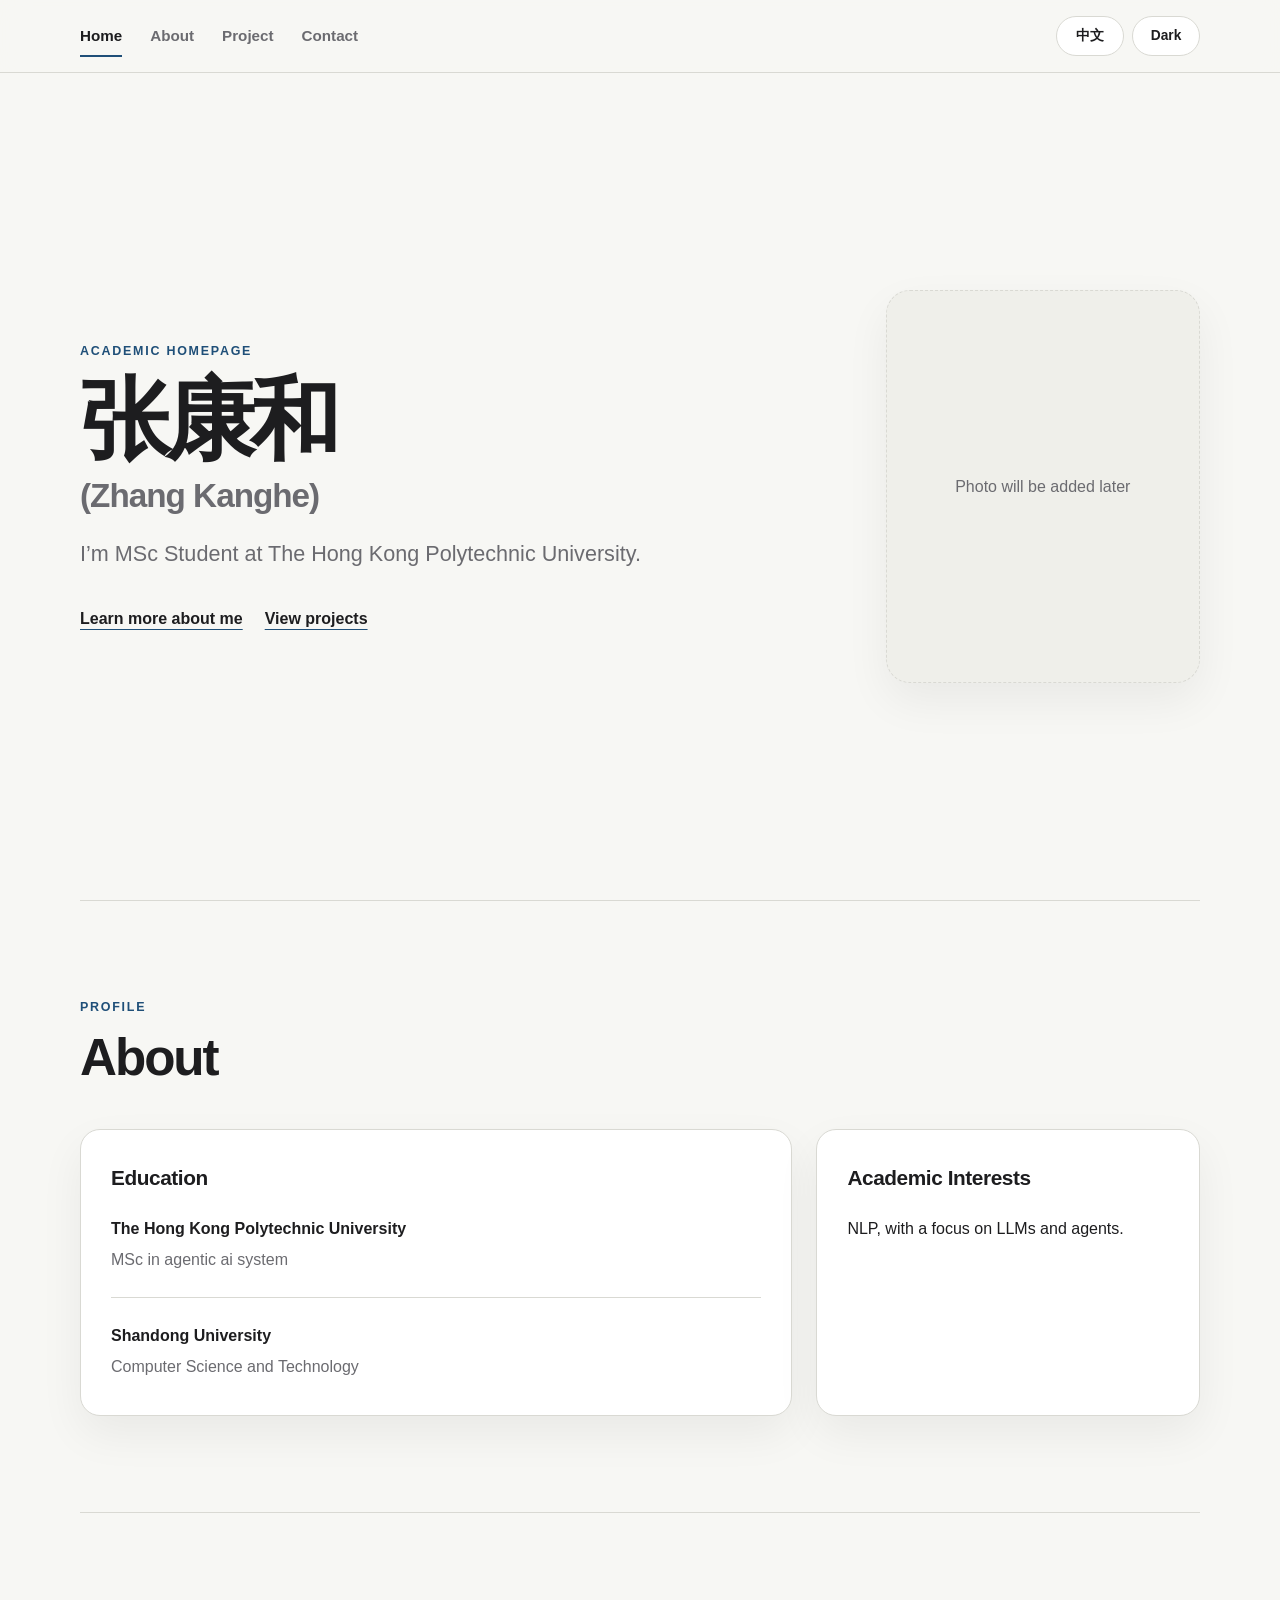
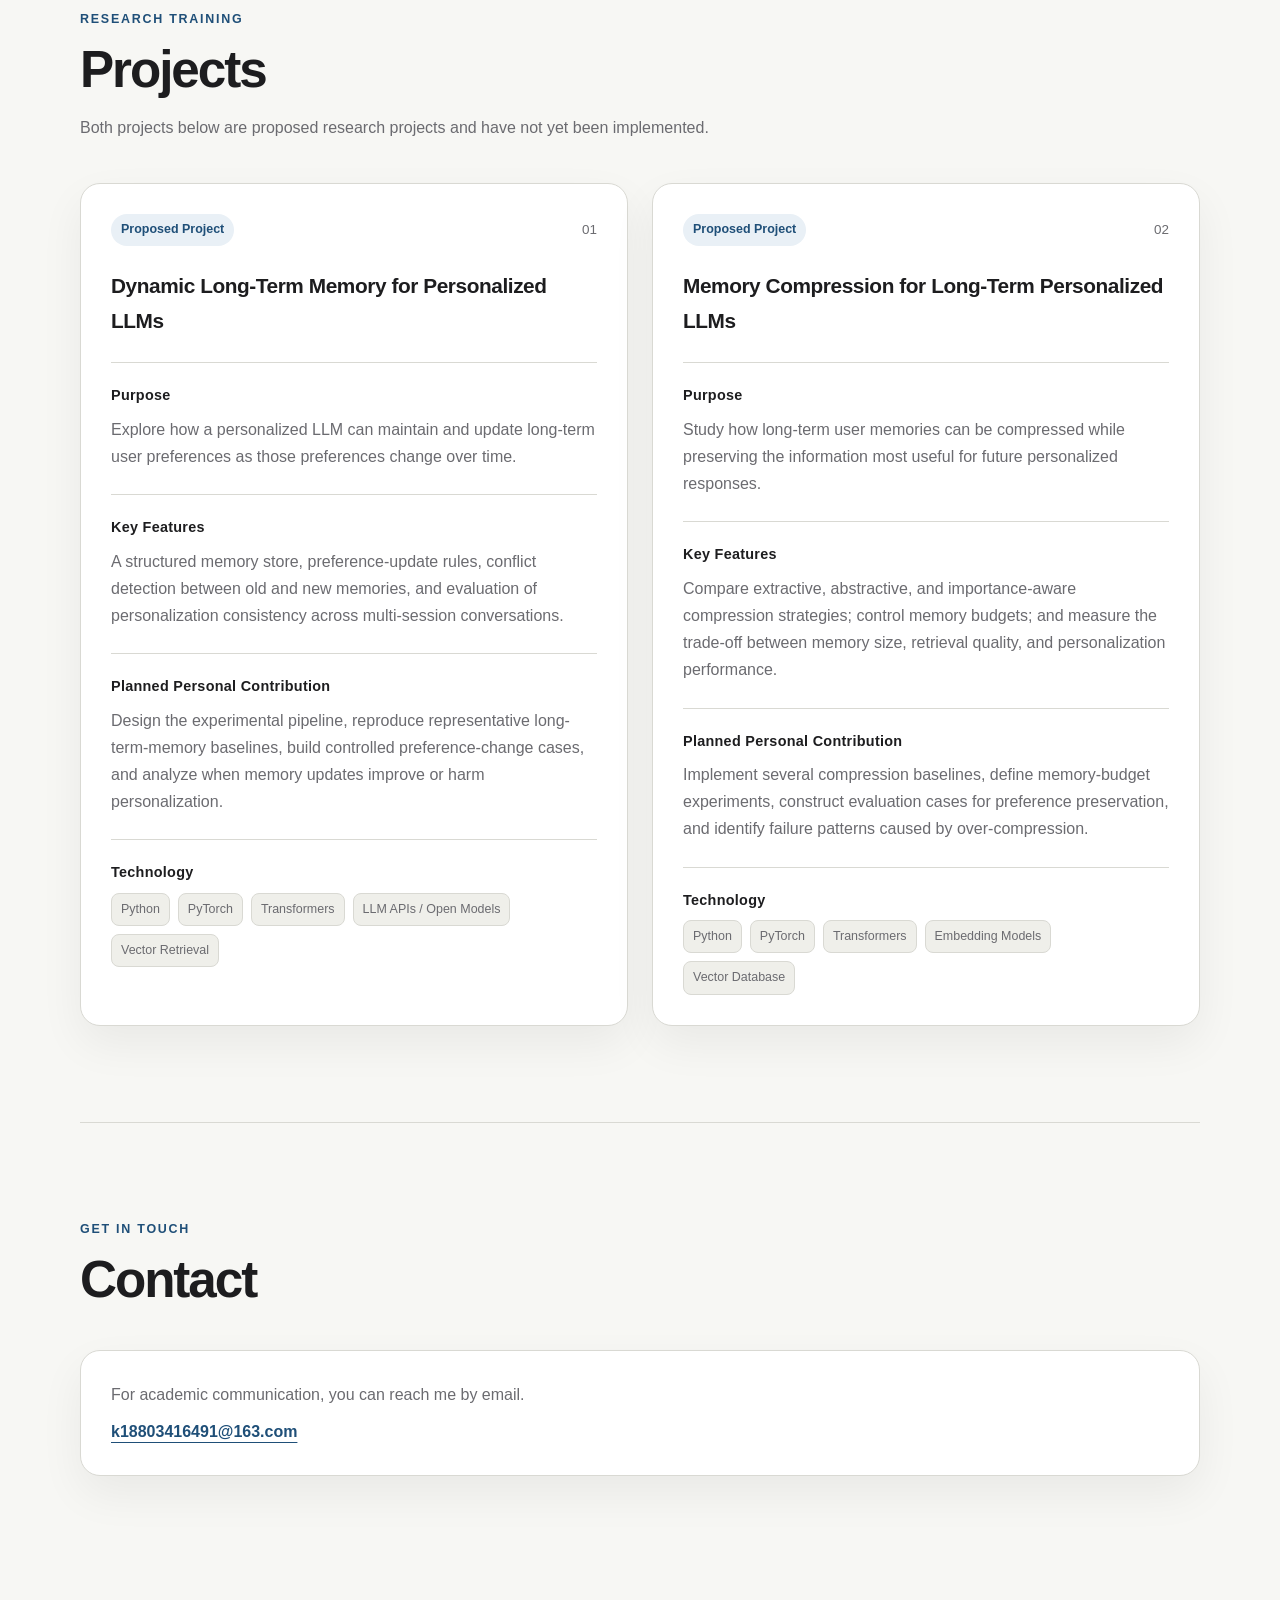
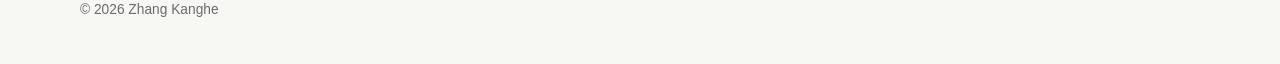
==== V0/index.html @ 72ec93b1 "Add files via upload" ====
<!DOCTYPE html>
<html lang="en" data-theme="light">
<head>
  <meta charset="UTF-8">
  <meta name="viewport" content="width=device-width, initial-scale=1.0">
  <meta name="description" content="Academic personal website of Zhang Kanghe.">
  <title>Zhang Kanghe | Academic Homepage</title>
  <link rel="stylesheet" href="style.css">
</head>
<body>
  <header class="site-header">
    <div class="header-inner">
      <nav class="main-nav" aria-label="Primary navigation">
        <a href="#home" data-i18n="navHome">Home</a>
        <a href="#about" data-i18n="navAbout">About</a>
        <a href="#projects" data-i18n="navProjects">Projects</a>
        <a href="#contact" data-i18n="navContact">Contact</a>
      </nav>

      <div class="site-controls" aria-label="Display controls">
        <button id="languageToggle" class="control-button" type="button" aria-label="Switch language">
          中文
        </button>
        <button id="themeToggle" class="control-button" type="button" aria-label="Switch color theme">
          Dark
        </button>
      </div>
    </div>
  </header>

  <main>
    <section id="home" class="section hero" aria-labelledby="home-title">
      <div class="hero-copy">
        <p class="eyebrow" data-i18n="homeEyebrow">Academic Homepage</p>
        <h1 id="home-title">张康和 <span class="name-en">(Zhang Kanghe)</span></h1>
        <p class="hero-intro" data-i18n="homeIntro">
          I’m MSc Student at The Hong Kong Polytechnic University.
        </p>
        <div class="hero-links">
          <a class="text-link" href="#about" data-i18n="learnMore">Learn more about me</a>
          <a class="text-link" href="#projects" data-i18n="viewProjects">View projects</a>
        </div>
      </div>

      <div class="avatar-frame" aria-label="Reserved portrait area">
        <div class="avatar-placeholder" role="img" aria-label="Portrait placeholder">
          <span data-i18n="avatarPlaceholder">Photo will be added later</span>
        </div>
      </div>
    </section>

    <section id="about" class="section" aria-labelledby="about-title">
      <div class="section-heading">
        <p class="eyebrow" data-i18n="aboutEyebrow">Profile</p>
        <h2 id="about-title" data-i18n="aboutTitle">About</h2>
      </div>

      <div class="about-grid">
        <article class="info-card">
          <h3 data-i18n="educationTitle">Education</h3>
          <div class="education-item">
            <p class="item-title" data-i18n="currentSchool">The Hong Kong Polytechnic University</p>
            <p data-i18n="currentDegree">MSc in agentic ai system</p>
          </div>
          <div class="education-item">
            <p class="item-title" data-i18n="undergradSchool">Shandong University</p>
            <p data-i18n="undergradDegree">Computer Science and Technology</p>
          </div>
        </article>

        <article class="info-card">
          <h3 data-i18n="interestsTitle">Academic Interests</h3>
          <p data-i18n="interestsText">NLP, with a focus on LLMs and agents.</p>
        </article>
      </div>
    </section>

    <section id="projects" class="section" aria-labelledby="projects-title">
      <div class="section-heading">
        <p class="eyebrow" data-i18n="projectsEyebrow">Research Training</p>
        <h2 id="projects-title" data-i18n="projectsTitle">Projects</h2>
        <p class="section-note" data-i18n="projectsNote">
          Both projects below are proposed research projects and have not yet been implemented.
        </p>
      </div>

      <div class="projects-grid">
        <article class="project-card">
          <div class="project-topline">
            <span class="status-badge" data-i18n="proposed">Proposed Project</span>
            <span class="project-number">01</span>
          </div>
          <h3 data-i18n="project1Title">Dynamic Long-Term Memory for Personalized LLMs</h3>

          <div class="project-section">
            <h4 data-i18n="purpose">Purpose</h4>
            <p data-i18n="project1Purpose">
              Explore how a personalized LLM can maintain and update long-term user preferences as those preferences change over time.
            </p>
          </div>

          <div class="project-section">
            <h4 data-i18n="features">Key Features</h4>
            <p data-i18n="project1Features">
              A structured memory store, preference-update rules, conflict detection between old and new memories, and evaluation of personalization consistency across multi-session conversations.
            </p>
          </div>

          <div class="project-section">
            <h4 data-i18n="contribution">Planned Personal Contribution</h4>
            <p data-i18n="project1Contribution">
              Design the experimental pipeline, reproduce representative long-term-memory baselines, build controlled preference-change cases, and analyze when memory updates improve or harm personalization.
            </p>
          </div>

          <div class="project-section">
            <h4 data-i18n="technology">Technology</h4>
            <div class="tag-list" aria-label="Technologies">
              <span>Python</span>
              <span>PyTorch</span>
              <span>Transformers</span>
              <span>LLM APIs / Open Models</span>
              <span>Vector Retrieval</span>
            </div>
          </div>
        </article>

        <article class="project-card">
          <div class="project-topline">
            <span class="status-badge" data-i18n="proposed">Proposed Project</span>
            <span class="project-number">02</span>
          </div>
          <h3 data-i18n="project2Title">Memory Compression for Long-Term Personalized LLMs</h3>

          <div class="project-section">
            <h4 data-i18n="purpose">Purpose</h4>
            <p data-i18n="project2Purpose">
              Study how long-term user memories can be compressed while preserving the information most useful for future personalized responses.
            </p>
          </div>

          <div class="project-section">
            <h4 data-i18n="features">Key Features</h4>
            <p data-i18n="project2Features">
              Compare extractive, abstractive, and importance-aware compression strategies; control memory budgets; and measure the trade-off between memory size, retrieval quality, and personalization performance.
            </p>
          </div>

          <div class="project-section">
            <h4 data-i18n="contribution">Planned Personal Contribution</h4>
            <p data-i18n="project2Contribution">
              Implement several compression baselines, define memory-budget experiments, construct evaluation cases for preference preservation, and identify failure patterns caused by over-compression.
            </p>
          </div>

          <div class="project-section">
            <h4 data-i18n="technology">Technology</h4>
            <div class="tag-list" aria-label="Technologies">
              <span>Python</span>
              <span>PyTorch</span>
              <span>Transformers</span>
              <span>Embedding Models</span>
              <span>Vector Database</span>
            </div>
          </div>
        </article>
      </div>
    </section>

    <section id="contact" class="section contact-section" aria-labelledby="contact-title">
      <div class="section-heading">
        <p class="eyebrow" data-i18n="contactEyebrow">Get in Touch</p>
        <h2 id="contact-title" data-i18n="contactTitle">Contact</h2>
      </div>

      <div class="contact-card">
        <p data-i18n="contactText">For academic communication, you can reach me by email.</p>
        <a class="email-link" href="mailto:k18803416491@163.com">k18803416491@163.com</a>
      </div>
    </section>
  </main>

  <footer class="site-footer">
    <p>© <span id="currentYear"></span> Zhang Kanghe</p>
  </footer>

  <script src="script.js"></script>
</body>
</html>
---- V0/style.css ----
:root {
  --bg: #f7f7f4;
  --surface: #ffffff;
  --surface-soft: #efefea;
  --text: #1d1d1f;
  --muted: #6b6b70;
  --border: #d9d9d3;
  --accent: #1f4f78;
  --accent-soft: #e9f0f6;
  --shadow: 0 18px 45px rgba(0, 0, 0, 0.06);
  --content-width: 1120px;
}

html[data-theme="dark"] {
  --bg: #101112;
  --surface: #17191b;
  --surface-soft: #202326;
  --text: #f1f3f4;
  --muted: #a7adb3;
  --border: #30343a;
  --accent: #8bb9df;
  --accent-soft: #1d2b37;
  --shadow: 0 18px 45px rgba(0, 0, 0, 0.24);
}

* {
  box-sizing: border-box;
}

html {
  scroll-behavior: smooth;
  scroll-padding-top: 96px;
}

body {
  margin: 0;
  background: var(--bg);
  color: var(--text);
  font-family: Inter, ui-sans-serif, -apple-system, BlinkMacSystemFont, "Segoe UI",
    "PingFang SC", "Hiragino Sans GB", "Microsoft YaHei", Arial, sans-serif;
  line-height: 1.7;
  transition: background-color 180ms ease, color 180ms ease;
}

a {
  color: inherit;
}

button,
a {
  -webkit-tap-highlight-color: transparent;
}

.site-header {
  position: sticky;
  top: 0;
  z-index: 20;
  border-bottom: 1px solid var(--border);
  background: color-mix(in srgb, var(--bg) 92%, transparent);
  backdrop-filter: blur(14px);
}

.header-inner {
  width: min(calc(100% - 40px), var(--content-width));
  min-height: 72px;
  margin: 0 auto;
  display: flex;
  align-items: center;
  justify-content: space-between;
  gap: 24px;
}

.main-nav {
  display: flex;
  align-items: center;
  justify-content: flex-start;
  gap: 28px;
  flex-wrap: wrap;
}

.main-nav a {
  position: relative;
  text-decoration: none;
  font-size: 0.95rem;
  font-weight: 650;
  color: var(--muted);
  transition: color 160ms ease;
}

.main-nav a::after {
  content: "";
  position: absolute;
  left: 0;
  right: 0;
  bottom: -8px;
  height: 2px;
  background: var(--accent);
  transform: scaleX(0);
  transform-origin: left;
  transition: transform 160ms ease;
}

.main-nav a:hover,
.main-nav a:focus-visible,
.main-nav a.active {
  color: var(--text);
}

.main-nav a:hover::after,
.main-nav a:focus-visible::after,
.main-nav a.active::after {
  transform: scaleX(1);
}

.site-controls {
  display: flex;
  align-items: center;
  gap: 8px;
}

.control-button {
  min-width: 68px;
  min-height: 38px;
  padding: 7px 12px;
  border: 1px solid var(--border);
  border-radius: 999px;
  background: var(--surface);
  color: var(--text);
  font: inherit;
  font-size: 0.86rem;
  font-weight: 650;
  cursor: pointer;
  transition: transform 160ms ease, border-color 160ms ease, background-color 160ms ease;
}

.control-button:hover,
.control-button:focus-visible {
  border-color: var(--accent);
  transform: translateY(-1px);
  outline: none;
}

main {
  width: min(calc(100% - 40px), var(--content-width));
  margin: 0 auto;
}

.section {
  padding: 96px 0;
  border-bottom: 1px solid var(--border);
}

.hero {
  min-height: calc(100vh - 72px);
  display: grid;
  grid-template-columns: minmax(0, 1.4fr) minmax(260px, 0.6fr);
  align-items: center;
  gap: 72px;
}

.eyebrow {
  margin: 0 0 12px;
  color: var(--accent);
  font-size: 0.78rem;
  font-weight: 800;
  letter-spacing: 0.14em;
  text-transform: uppercase;
}

h1,
h2,
h3,
h4,
p {
  margin-top: 0;
}

h1 {
  margin-bottom: 22px;
  font-size: clamp(2.9rem, 7vw, 5.8rem);
  line-height: 1.04;
  letter-spacing: -0.055em;
  font-weight: 760;
}

.name-en {
  display: block;
  margin-top: 12px;
  color: var(--muted);
  font-size: clamp(1.4rem, 2.6vw, 2.3rem);
  letter-spacing: -0.03em;
  font-weight: 560;
}

.hero-intro {
  max-width: 680px;
  margin-bottom: 32px;
  color: var(--muted);
  font-size: clamp(1.1rem, 2vw, 1.35rem);
}

.hero-links {
  display: flex;
  gap: 22px;
  flex-wrap: wrap;
}

.text-link {
  color: var(--text);
  font-weight: 700;
  text-decoration-thickness: 1px;
  text-underline-offset: 5px;
  text-decoration-color: var(--accent);
}

.avatar-frame {
  display: flex;
  justify-content: flex-end;
}

.avatar-placeholder {
  width: min(100%, 320px);
  aspect-ratio: 4 / 5;
  display: grid;
  place-items: center;
  padding: 28px;
  border: 1px dashed var(--border);
  border-radius: 24px;
  background: var(--surface-soft);
  color: var(--muted);
  text-align: center;
  box-shadow: var(--shadow);
}

.section-heading {
  max-width: 760px;
  margin-bottom: 42px;
}

h2 {
  margin-bottom: 16px;
  font-size: clamp(2rem, 4vw, 3.2rem);
  letter-spacing: -0.04em;
  line-height: 1.1;
}

.section-note {
  color: var(--muted);
}

.about-grid,
.projects-grid {
  display: grid;
  gap: 24px;
}

.about-grid {
  grid-template-columns: 1.3fr 0.7fr;
}

.projects-grid {
  grid-template-columns: repeat(2, minmax(0, 1fr));
}

.info-card,
.project-card,
.contact-card {
  border: 1px solid var(--border);
  border-radius: 20px;
  background: var(--surface);
  box-shadow: var(--shadow);
}

.info-card {
  padding: 30px;
}

.info-card h3,
.project-card h3 {
  margin-bottom: 20px;
  font-size: 1.3rem;
  letter-spacing: -0.02em;
}

.education-item + .education-item {
  margin-top: 24px;
  padding-top: 24px;
  border-top: 1px solid var(--border);
}

.education-item p {
  margin-bottom: 4px;
  color: var(--muted);
}

.education-item .item-title {
  color: var(--text);
  font-weight: 740;
}

.project-card {
  padding: 30px;
}

.project-topline {
  display: flex;
  align-items: center;
  justify-content: space-between;
  gap: 18px;
  margin-bottom: 22px;
}

.status-badge {
  display: inline-flex;
  align-items: center;
  width: fit-content;
  padding: 5px 10px;
  border-radius: 999px;
  background: var(--accent-soft);
  color: var(--accent);
  font-size: 0.78rem;
  font-weight: 780;
}

.project-number {
  color: var(--muted);
  font-size: 0.84rem;
  font-variant-numeric: tabular-nums;
}

.project-section {
  margin-top: 24px;
  padding-top: 20px;
  border-top: 1px solid var(--border);
}

.project-section h4 {
  margin-bottom: 8px;
  font-size: 0.9rem;
  letter-spacing: 0.02em;
}

.project-section p {
  margin-bottom: 0;
  color: var(--muted);
}

.tag-list {
  display: flex;
  flex-wrap: wrap;
  gap: 8px;
}

.tag-list span {
  padding: 5px 9px;
  border: 1px solid var(--border);
  border-radius: 8px;
  background: var(--surface-soft);
  color: var(--muted);
  font-size: 0.78rem;
}

.contact-section {
  border-bottom: 0;
}

.contact-card {
  padding: 30px;
}

.contact-card p {
  color: var(--muted);
  margin-bottom: 10px;
}

.email-link {
  color: var(--accent);
  font-weight: 750;
  word-break: break-word;
  text-decoration-thickness: 1px;
  text-underline-offset: 5px;
}

.site-footer {
  width: min(calc(100% - 40px), var(--content-width));
  margin: 0 auto;
  padding: 26px 0 42px;
  color: var(--muted);
  font-size: 0.86rem;
}

.site-footer p {
  margin: 0;
}

:focus-visible {
  outline: 2px solid var(--accent);
  outline-offset: 4px;
}

@media (max-width: 850px) {
  .header-inner {
    min-height: 84px;
    align-items: flex-start;
    padding: 16px 0;
    flex-direction: column;
    gap: 12px;
  }

  .site-controls {
    position: absolute;
    top: 13px;
    right: 20px;
  }

  .main-nav {
    max-width: calc(100% - 160px);
    gap: 18px;
  }

  html {
    scroll-padding-top: 116px;
  }

  .hero {
    min-height: auto;
    grid-template-columns: 1fr;
    gap: 42px;
    padding-top: 72px;
  }

  .avatar-frame {
    justify-content: flex-start;
  }

  .avatar-placeholder {
    width: min(72vw, 300px);
  }

  .about-grid,
  .projects-grid {
    grid-template-columns: 1fr;
  }
}

@media (max-width: 560px) {
  .header-inner,
  main,
  .site-footer {
    width: min(calc(100% - 28px), var(--content-width));
  }

  .site-header {
    position: static;
  }

  .header-inner {
    padding: 14px 0;
  }

  .main-nav {
    max-width: none;
    width: 100%;
    padding-right: 0;
    gap: 10px 16px;
  }

  .site-controls {
    position: static;
  }

  html {
    scroll-padding-top: 20px;
  }

  .section {
    padding: 72px 0;
  }

  .hero {
    padding-top: 58px;
  }

  h1 {
    font-size: clamp(2.55rem, 14vw, 4rem);
  }

  .avatar-placeholder {
    width: 100%;
    max-width: 290px;
  }

  .info-card,
  .project-card,
  .contact-card {
    padding: 22px;
    border-radius: 16px;
  }
}

@media (prefers-reduced-motion: reduce) {
  html {
    scroll-behavior: auto;
  }

  *,
  *::before,
  *::after {
    transition: none !important;
  }
}
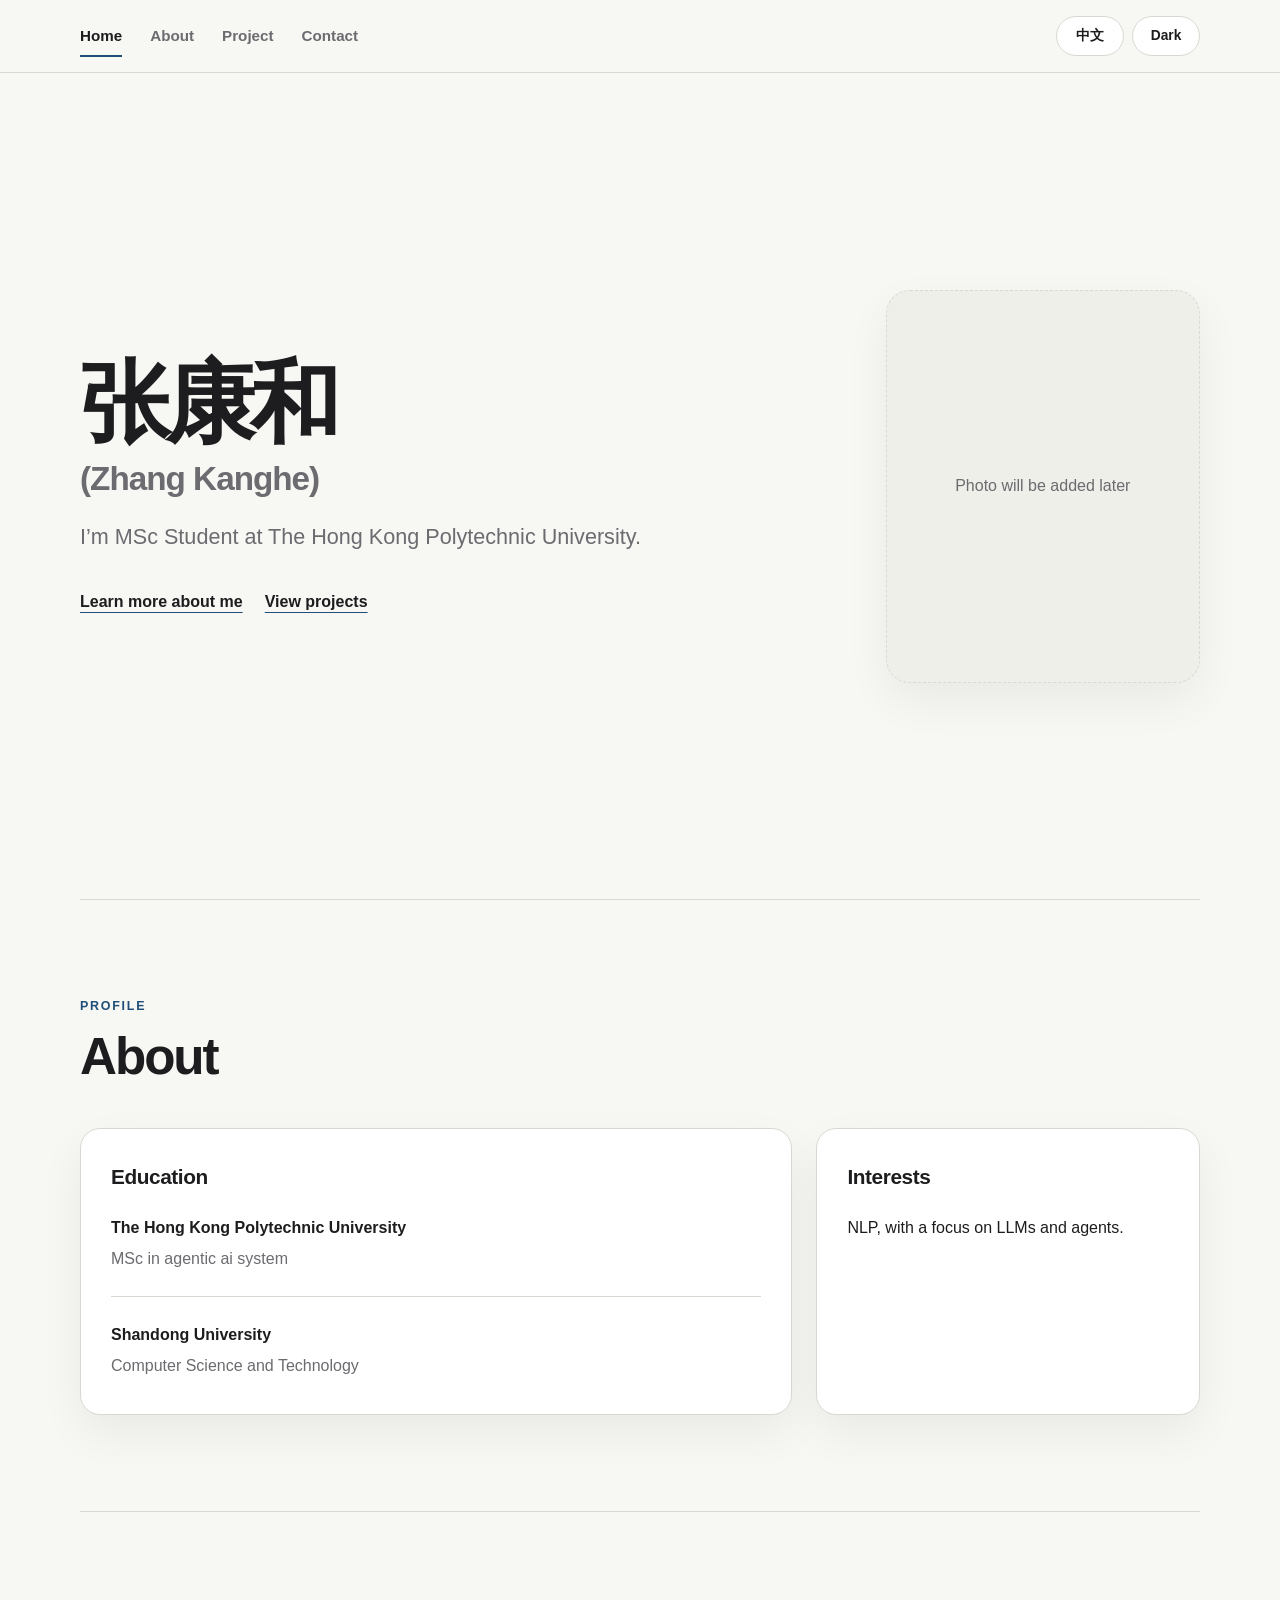
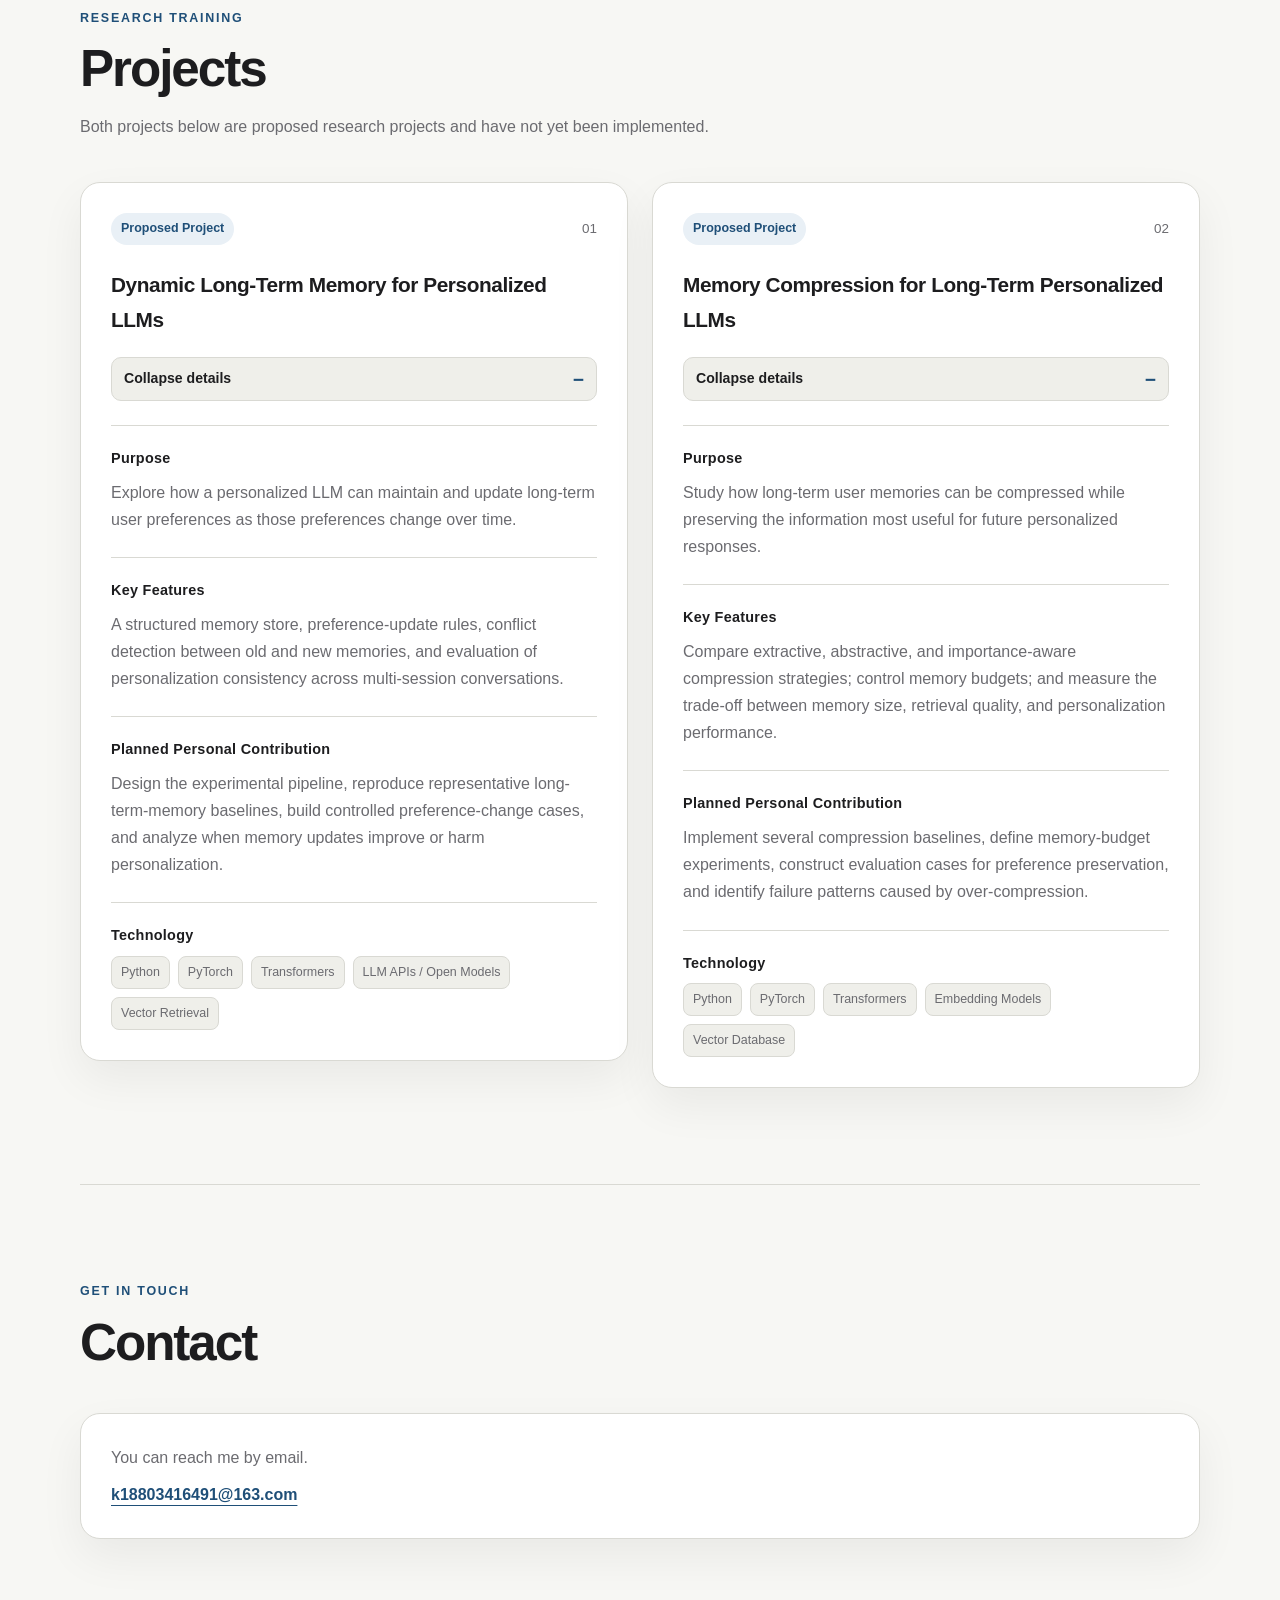
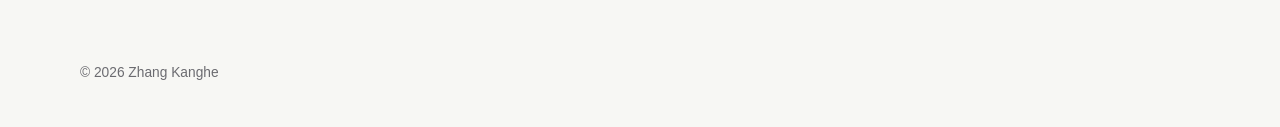
==== commit e8a12d57: "Add files via upload" ====
--- a/V0/index.html
+++ b/V0/index.html
@@ -3,27 +3,23 @@
 <head>
   <meta charset="UTF-8">
   <meta name="viewport" content="width=device-width, initial-scale=1.0">
-  <meta name="description" content="Academic personal website of Zhang Kanghe.">
-  <title>Zhang Kanghe | Academic Homepage</title>
+  <meta name="description" content="Personal website of Zhang Kanghe.">
+  <title>Zhang Kanghe | Personal Website</title>
   <link rel="stylesheet" href="style.css">
 </head>
 <body>
-  <header class="site-header">
+  <header class="site-header" id="siteHeader">
     <div class="header-inner">
       <nav class="main-nav" aria-label="Primary navigation">
         <a href="#home" data-i18n="navHome">Home</a>
         <a href="#about" data-i18n="navAbout">About</a>
-        <a href="#projects" data-i18n="navProjects">Projects</a>
+        <a href="#projects" data-i18n="navProjects">Project</a>
         <a href="#contact" data-i18n="navContact">Contact</a>
       </nav>
 
       <div class="site-controls" aria-label="Display controls">
-        <button id="languageToggle" class="control-button" type="button" aria-label="Switch language">
-          中文
-        </button>
-        <button id="themeToggle" class="control-button" type="button" aria-label="Switch color theme">
-          Dark
-        </button>
+        <button id="languageToggle" class="control-button" type="button" aria-label="Switch language">中文</button>
+        <button id="themeToggle" class="control-button" type="button" aria-label="Switch color theme">Dark</button>
       </div>
     </div>
   </header>
@@ -31,11 +27,8 @@
   <main>
     <section id="home" class="section hero" aria-labelledby="home-title">
       <div class="hero-copy">
-        <p class="eyebrow" data-i18n="homeEyebrow">Academic Homepage</p>
         <h1 id="home-title">张康和 <span class="name-en">(Zhang Kanghe)</span></h1>
-        <p class="hero-intro" data-i18n="homeIntro">
-          I’m MSc Student at The Hong Kong Polytechnic University.
-        </p>
+        <p class="hero-intro" data-i18n="homeIntro">I’m MSc Student at The Hong Kong Polytechnic University.</p>
         <div class="hero-links">
           <a class="text-link" href="#about" data-i18n="learnMore">Learn more about me</a>
           <a class="text-link" href="#projects" data-i18n="viewProjects">View projects</a>
@@ -69,7 +62,7 @@
         </article>
 
         <article class="info-card">
-          <h3 data-i18n="interestsTitle">Academic Interests</h3>
+          <h3 data-i18n="interestsTitle">Interests</h3>
           <p data-i18n="interestsText">NLP, with a focus on LLMs and agents.</p>
         </article>
       </div>
@@ -79,9 +72,7 @@
       <div class="section-heading">
         <p class="eyebrow" data-i18n="projectsEyebrow">Research Training</p>
         <h2 id="projects-title" data-i18n="projectsTitle">Projects</h2>
-        <p class="section-note" data-i18n="projectsNote">
-          Both projects below are proposed research projects and have not yet been implemented.
-        </p>
+        <p class="section-note" data-i18n="projectsNote">Both projects below are proposed research projects and have not yet been implemented.</p>
       </div>
 
       <div class="projects-grid">
@@ -91,36 +82,36 @@
             <span class="project-number">01</span>
           </div>
           <h3 data-i18n="project1Title">Dynamic Long-Term Memory for Personalized LLMs</h3>
+          <button class="project-toggle" type="button" aria-expanded="true" aria-controls="project-1-details" data-project-toggle>
+            <span data-toggle-label data-i18n="collapseProject">Collapse details</span>
+            <span class="toggle-icon" aria-hidden="true">−</span>
+          </button>
 
-          <div class="project-section">
-            <h4 data-i18n="purpose">Purpose</h4>
-            <p data-i18n="project1Purpose">
-              Explore how a personalized LLM can maintain and update long-term user preferences as those preferences change over time.
-            </p>
-          </div>
+          <div class="project-details" id="project-1-details">
+            <div class="project-section">
+              <h4 data-i18n="purpose">Purpose</h4>
+              <p data-i18n="project1Purpose">Explore how a personalized LLM can maintain and update long-term user preferences as those preferences change over time.</p>
+            </div>
 
-          <div class="project-section">
-            <h4 data-i18n="features">Key Features</h4>
-            <p data-i18n="project1Features">
-              A structured memory store, preference-update rules, conflict detection between old and new memories, and evaluation of personalization consistency across multi-session conversations.
-            </p>
-          </div>
+            <div class="project-section">
+              <h4 data-i18n="features">Key Features</h4>
+              <p data-i18n="project1Features">A structured memory store, preference-update rules, conflict detection between old and new memories, and evaluation of personalization consistency across multi-session conversations.</p>
+            </div>
 
-          <div class="project-section">
-            <h4 data-i18n="contribution">Planned Personal Contribution</h4>
-            <p data-i18n="project1Contribution">
-              Design the experimental pipeline, reproduce representative long-term-memory baselines, build controlled preference-change cases, and analyze when memory updates improve or harm personalization.
-            </p>
-          </div>
+            <div class="project-section">
+              <h4 data-i18n="contribution">Planned Personal Contribution</h4>
+              <p data-i18n="project1Contribution">Design the experimental pipeline, reproduce representative long-term-memory baselines, build controlled preference-change cases, and analyze when memory updates improve or harm personalization.</p>
+            </div>
 
-          <div class="project-section">
-            <h4 data-i18n="technology">Technology</h4>
-            <div class="tag-list" aria-label="Technologies">
-              <span>Python</span>
-              <span>PyTorch</span>
-              <span>Transformers</span>
-              <span>LLM APIs / Open Models</span>
-              <span>Vector Retrieval</span>
+            <div class="project-section">
+              <h4 data-i18n="technology">Technology</h4>
+              <div class="tag-list" aria-label="Technologies">
+                <span>Python</span>
+                <span>PyTorch</span>
+                <span>Transformers</span>
+                <span>LLM APIs / Open Models</span>
+                <span>Vector Retrieval</span>
+              </div>
             </div>
           </div>
         </article>
@@ -131,36 +122,36 @@
             <span class="project-number">02</span>
           </div>
           <h3 data-i18n="project2Title">Memory Compression for Long-Term Personalized LLMs</h3>
+          <button class="project-toggle" type="button" aria-expanded="true" aria-controls="project-2-details" data-project-toggle>
+            <span data-toggle-label data-i18n="collapseProject">Collapse details</span>
+            <span class="toggle-icon" aria-hidden="true">−</span>
+          </button>
 
-          <div class="project-section">
-            <h4 data-i18n="purpose">Purpose</h4>
-            <p data-i18n="project2Purpose">
-              Study how long-term user memories can be compressed while preserving the information most useful for future personalized responses.
-            </p>
-          </div>
+          <div class="project-details" id="project-2-details">
+            <div class="project-section">
+              <h4 data-i18n="purpose">Purpose</h4>
+              <p data-i18n="project2Purpose">Study how long-term user memories can be compressed while preserving the information most useful for future personalized responses.</p>
+            </div>
 
-          <div class="project-section">
-            <h4 data-i18n="features">Key Features</h4>
-            <p data-i18n="project2Features">
-              Compare extractive, abstractive, and importance-aware compression strategies; control memory budgets; and measure the trade-off between memory size, retrieval quality, and personalization performance.
-            </p>
-          </div>
+            <div class="project-section">
+              <h4 data-i18n="features">Key Features</h4>
+              <p data-i18n="project2Features">Compare extractive, abstractive, and importance-aware compression strategies; control memory budgets; and measure the trade-off between memory size, retrieval quality, and personalization performance.</p>
+            </div>
 
-          <div class="project-section">
-            <h4 data-i18n="contribution">Planned Personal Contribution</h4>
-            <p data-i18n="project2Contribution">
-              Implement several compression baselines, define memory-budget experiments, construct evaluation cases for preference preservation, and identify failure patterns caused by over-compression.
-            </p>
-          </div>
+            <div class="project-section">
+              <h4 data-i18n="contribution">Planned Personal Contribution</h4>
+              <p data-i18n="project2Contribution">Implement several compression baselines, define memory-budget experiments, construct evaluation cases for preference preservation, and identify failure patterns caused by over-compression.</p>
+            </div>
 
-          <div class="project-section">
-            <h4 data-i18n="technology">Technology</h4>
-            <div class="tag-list" aria-label="Technologies">
-              <span>Python</span>
-              <span>PyTorch</span>
-              <span>Transformers</span>
-              <span>Embedding Models</span>
-              <span>Vector Database</span>
+            <div class="project-section">
+              <h4 data-i18n="technology">Technology</h4>
+              <div class="tag-list" aria-label="Technologies">
+                <span>Python</span>
+                <span>PyTorch</span>
+                <span>Transformers</span>
+                <span>Embedding Models</span>
+                <span>Vector Database</span>
+              </div>
             </div>
           </div>
         </article>
@@ -174,7 +165,7 @@
       </div>
 
       <div class="contact-card">
-        <p data-i18n="contactText">For academic communication, you can reach me by email.</p>
+        <p data-i18n="contactText">You can reach me by email.</p>
         <a class="email-link" href="mailto:k18803416491@163.com">k18803416491@163.com</a>
       </div>
     </section>
--- a/V0/style.css
+++ b/V0/style.css
@@ -9,6 +9,7 @@
   --accent-soft: #e9f0f6;
   --shadow: 0 18px 45px rgba(0, 0, 0, 0.06);
   --content-width: 1120px;
+  --header-height: 72px;
 }
 
 html[data-theme="dark"] {
@@ -28,12 +29,19 @@
 }
 
 html {
+  margin: 0;
+  padding: 0;
   scroll-behavior: smooth;
-  scroll-padding-top: 96px;
+  scroll-padding-top: calc(var(--header-height) + 18px);
+  background: var(--bg);
+  overflow-x: hidden;
 }
 
 body {
   margin: 0;
+  padding: 0;
+  min-height: 100vh;
+  overflow-x: hidden;
   background: var(--bg);
   color: var(--text);
   font-family: Inter, ui-sans-serif, -apple-system, BlinkMacSystemFont, "Segoe UI",
@@ -54,10 +62,13 @@
 .site-header {
   position: sticky;
   top: 0;
-  z-index: 20;
+  z-index: 100;
+  width: 100%;
+  margin: 0;
+  border-top: 0;
   border-bottom: 1px solid var(--border);
-  background: color-mix(in srgb, var(--bg) 92%, transparent);
-  backdrop-filter: blur(14px);
+  background: var(--bg);
+  box-shadow: none;
 }
 
 .header-inner {
@@ -146,12 +157,13 @@
 }
 
 .section {
+  scroll-margin-top: calc(var(--header-height) + 18px);
   padding: 96px 0;
   border-bottom: 1px solid var(--border);
 }
 
 .hero {
-  min-height: calc(100vh - 72px);
+  min-height: calc(100vh - var(--header-height));
   display: grid;
   grid-template-columns: minmax(0, 1.4fr) minmax(260px, 0.6fr);
   align-items: center;
@@ -260,6 +272,7 @@
 
 .projects-grid {
   grid-template-columns: repeat(2, minmax(0, 1fr));
+  align-items: start;
 }
 
 .info-card,
@@ -328,6 +341,42 @@
   font-variant-numeric: tabular-nums;
 }
 
+.project-toggle {
+  width: 100%;
+  min-height: 42px;
+  margin-top: 2px;
+  padding: 9px 12px;
+  display: flex;
+  align-items: center;
+  justify-content: space-between;
+  gap: 16px;
+  border: 1px solid var(--border);
+  border-radius: 10px;
+  background: var(--surface-soft);
+  color: var(--text);
+  font: inherit;
+  font-size: 0.88rem;
+  font-weight: 700;
+  text-align: left;
+  cursor: pointer;
+  transition: border-color 160ms ease, background-color 160ms ease;
+}
+
+.project-toggle:hover,
+.project-toggle:focus-visible {
+  border-color: var(--accent);
+}
+
+.toggle-icon {
+  color: var(--accent);
+  font-size: 1.2rem;
+  line-height: 1;
+}
+
+.project-details[hidden] {
+  display: none;
+}
+
 .project-section {
   margin-top: 24px;
   padding-top: 20px;
@@ -418,10 +467,6 @@
     gap: 18px;
   }
 
-  html {
-    scroll-padding-top: 116px;
-  }
-
   .hero {
     min-height: auto;
     grid-template-columns: 1fr;
@@ -450,27 +495,19 @@
     width: min(calc(100% - 28px), var(--content-width));
   }
 
-  .site-header {
-    position: static;
-  }
-
   .header-inner {
+    min-height: auto;
     padding: 14px 0;
   }
 
   .main-nav {
     max-width: none;
     width: 100%;
-    padding-right: 0;
     gap: 10px 16px;
   }
 
   .site-controls {
     position: static;
-  }
-
-  html {
-    scroll-padding-top: 20px;
   }
 
   .section {
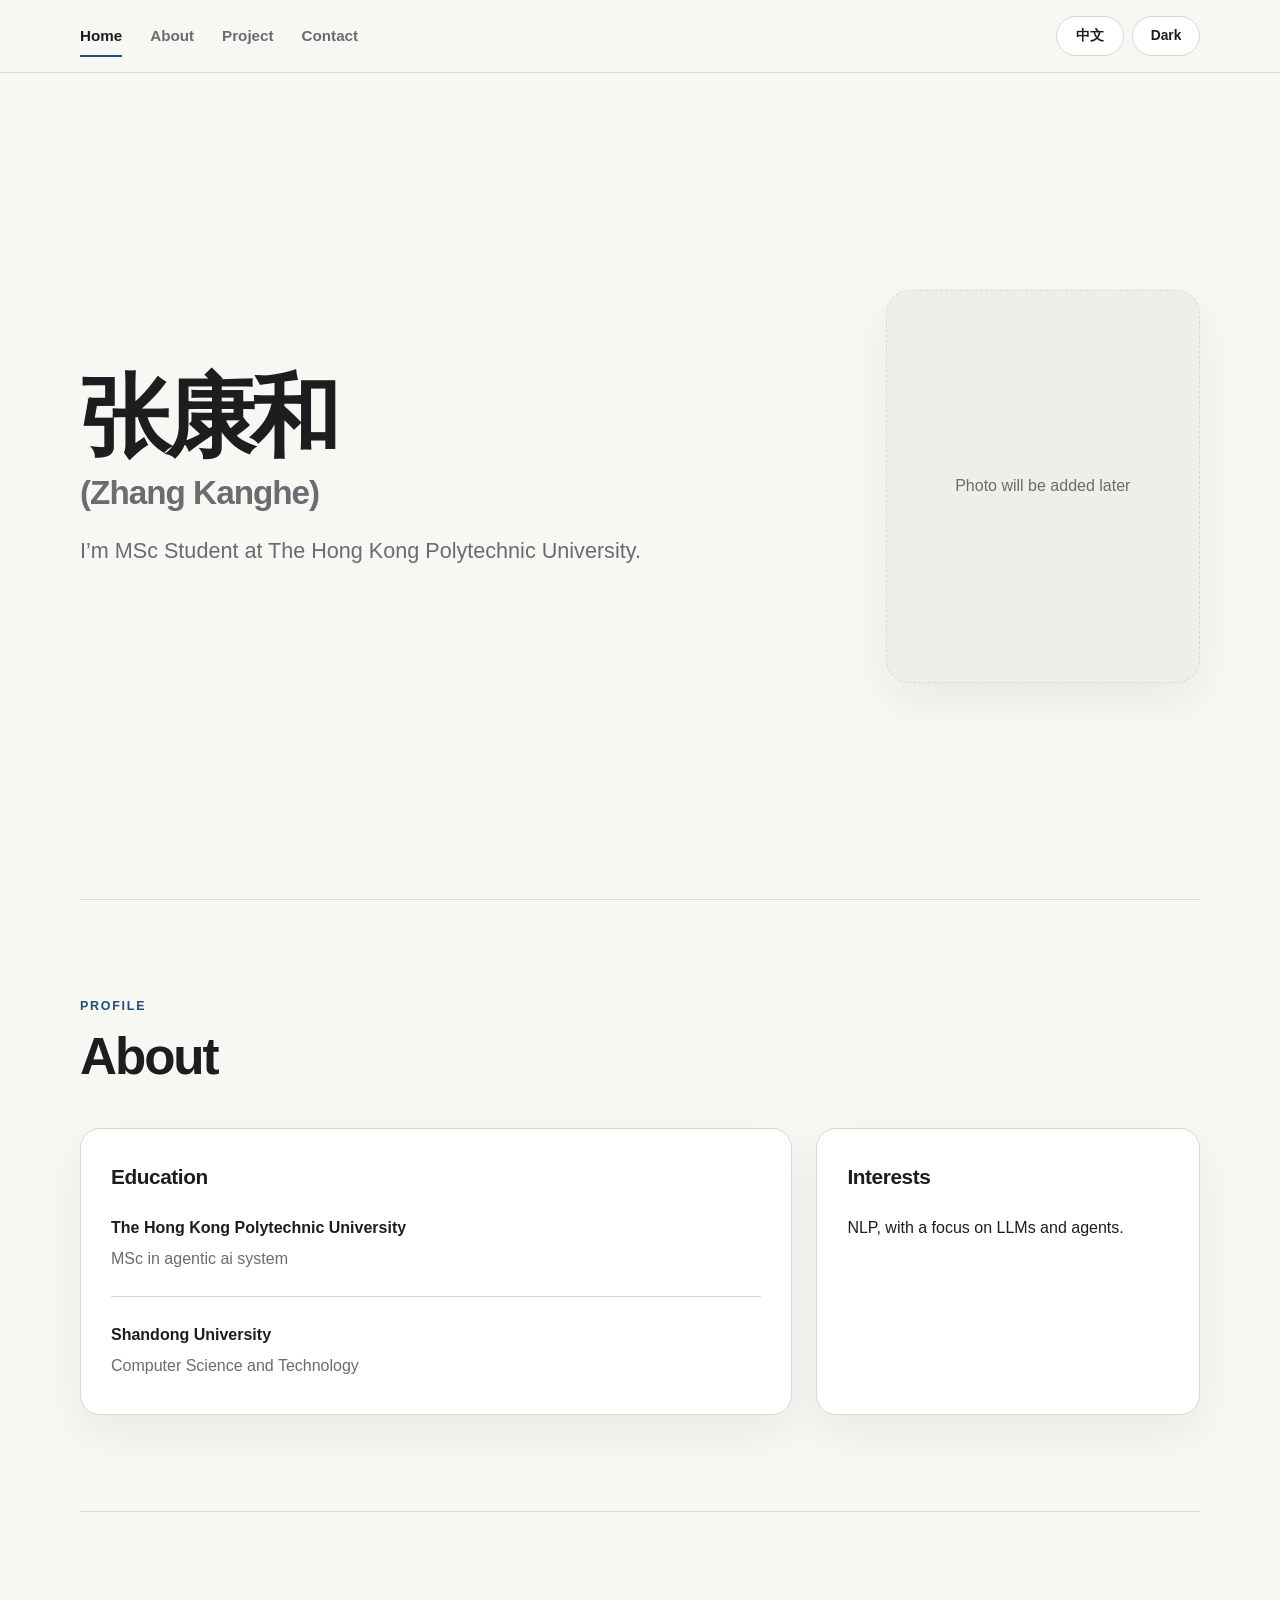
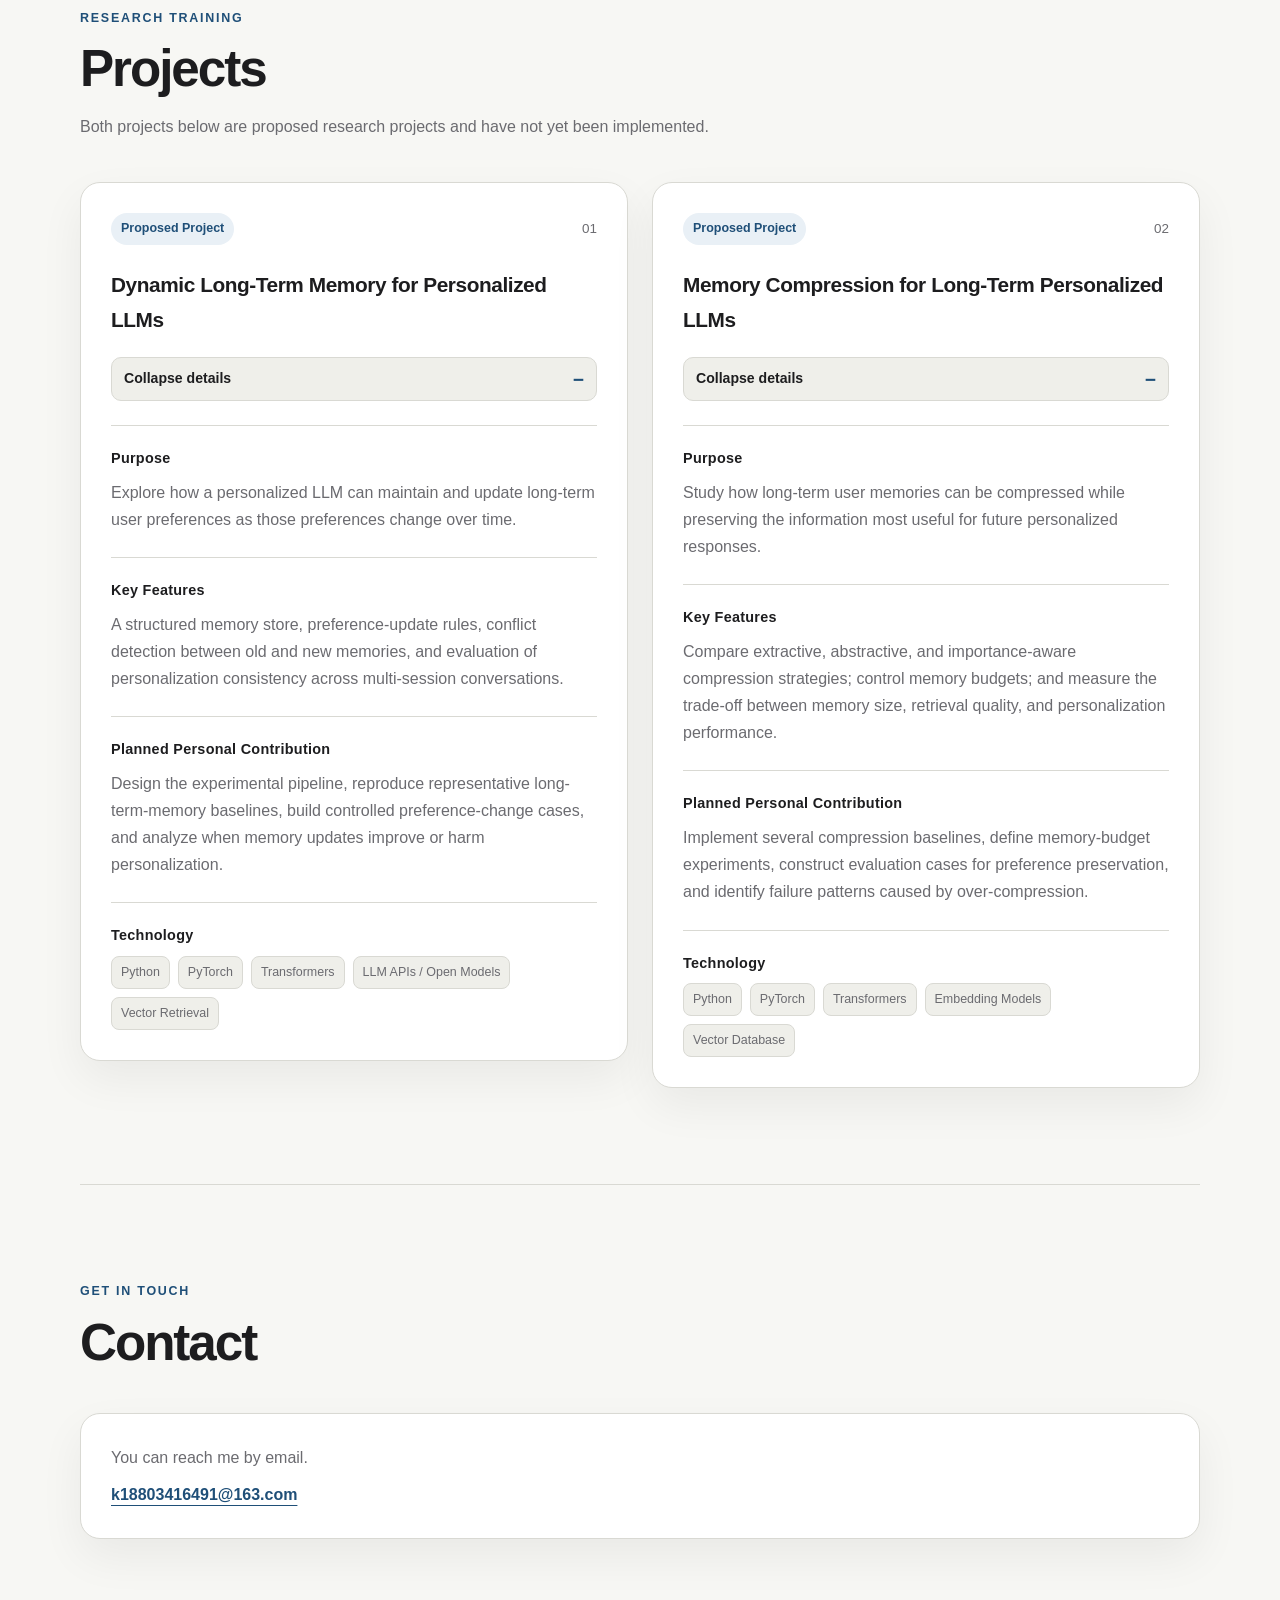
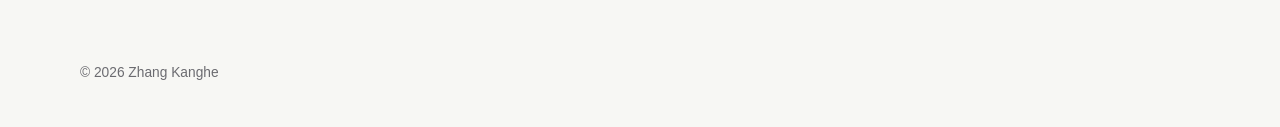
==== commit 9e2a352c: "Add files via upload" ====
--- a/V0/index.html
+++ b/V0/index.html
@@ -29,10 +29,6 @@
       <div class="hero-copy">
         <h1 id="home-title">张康和 <span class="name-en">(Zhang Kanghe)</span></h1>
         <p class="hero-intro" data-i18n="homeIntro">I’m MSc Student at The Hong Kong Polytechnic University.</p>
-        <div class="hero-links">
-          <a class="text-link" href="#about" data-i18n="learnMore">Learn more about me</a>
-          <a class="text-link" href="#projects" data-i18n="viewProjects">View projects</a>
-        </div>
       </div>
 
       <div class="avatar-frame" aria-label="Reserved portrait area">
--- a/V0/style.css
+++ b/V0/style.css
@@ -31,6 +31,8 @@
 html {
   margin: 0;
   padding: 0;
+  border: 0;
+  outline: 0;
   scroll-behavior: smooth;
   scroll-padding-top: calc(var(--header-height) + 18px);
   background: var(--bg);
@@ -39,7 +41,9 @@
 
 body {
   margin: 0;
-  padding: 0;
+  padding: var(--header-height) 0 0;
+  border: 0;
+  outline: 0;
   min-height: 100vh;
   overflow-x: hidden;
   background: var(--bg);
@@ -60,14 +64,15 @@
 }
 
 .site-header {
-  position: sticky;
-  top: 0;
-  z-index: 100;
+  position: fixed;
+  inset: 0 0 auto 0;
+  z-index: 1000;
   width: 100%;
   margin: 0;
-  border-top: 0;
+  padding: 0;
+  border: 0;
   border-bottom: 1px solid var(--border);
-  background: var(--bg);
+  background-color: var(--bg);
   box-shadow: none;
 }
 
@@ -211,19 +216,6 @@
   font-size: clamp(1.1rem, 2vw, 1.35rem);
 }
 
-.hero-links {
-  display: flex;
-  gap: 22px;
-  flex-wrap: wrap;
-}
-
-.text-link {
-  color: var(--text);
-  font-weight: 700;
-  text-decoration-thickness: 1px;
-  text-underline-offset: 5px;
-  text-decoration-color: var(--accent);
-}
 
 .avatar-frame {
   display: flex;
